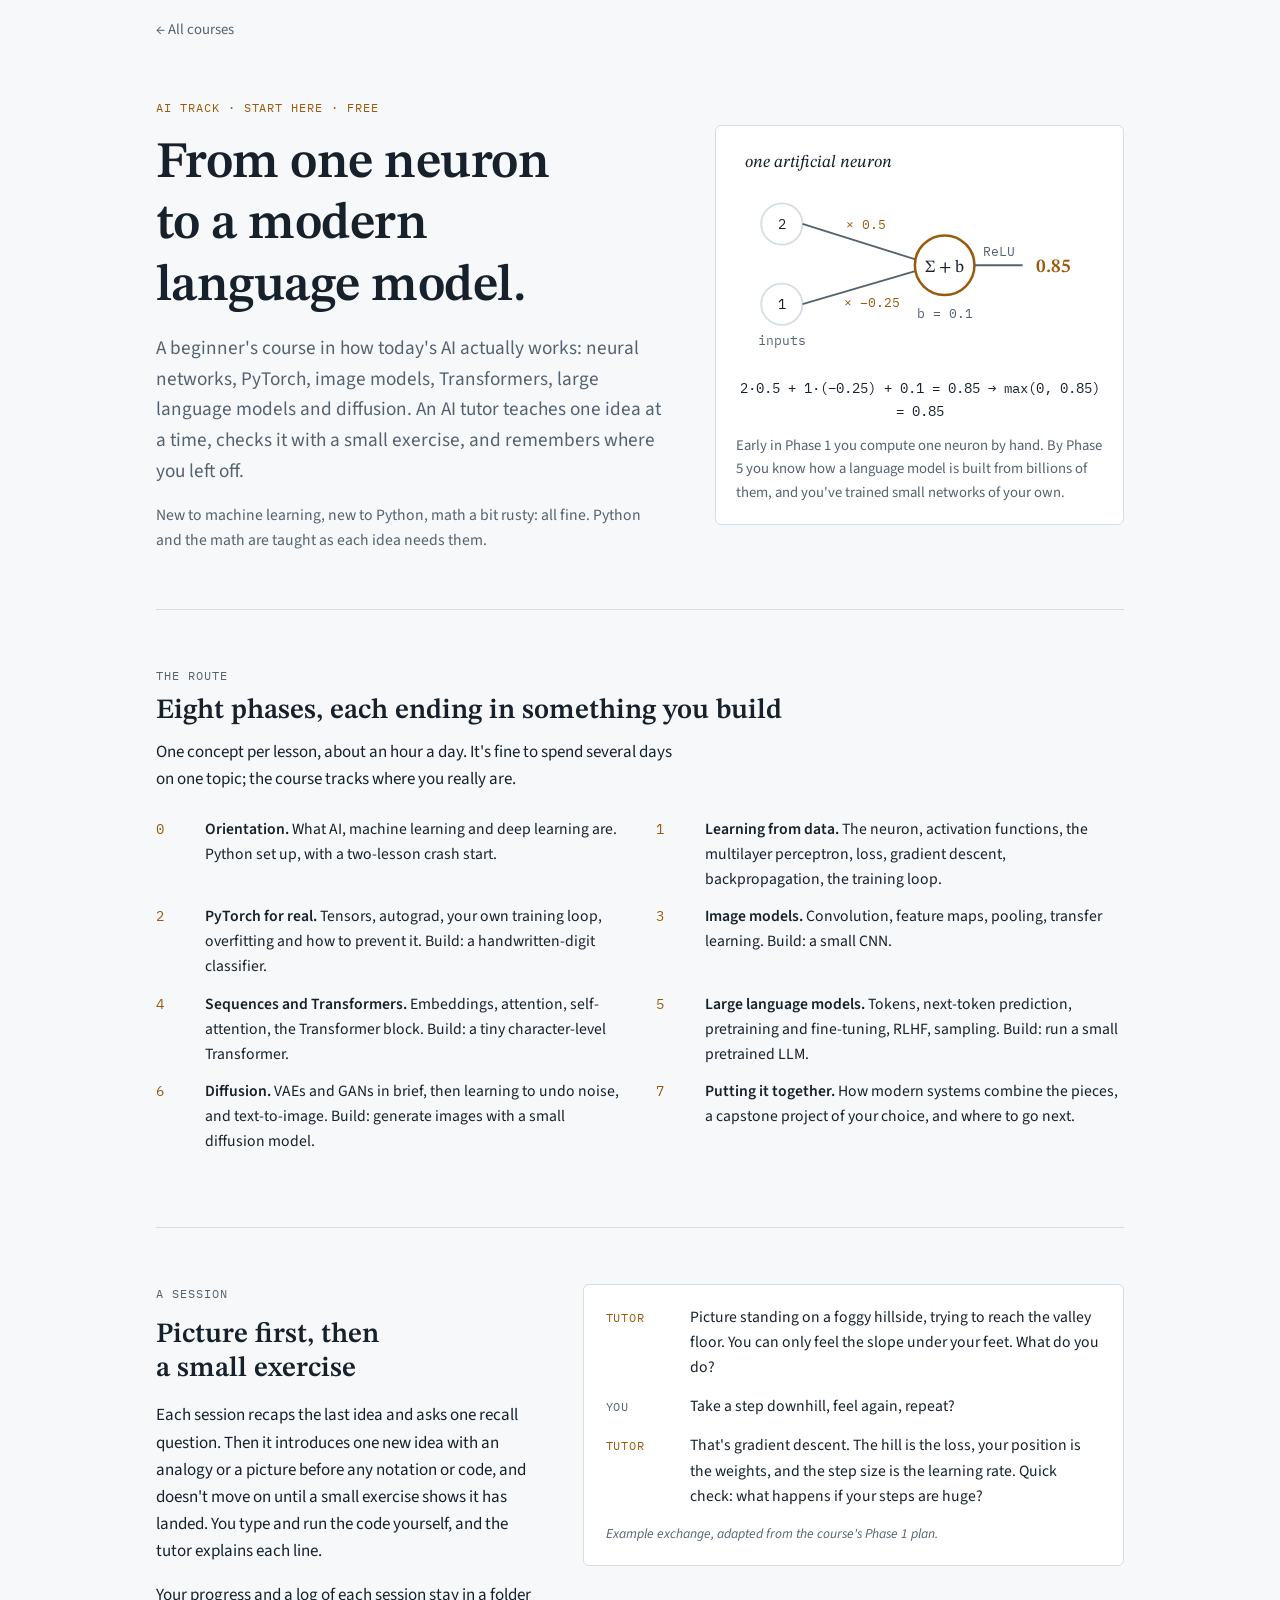
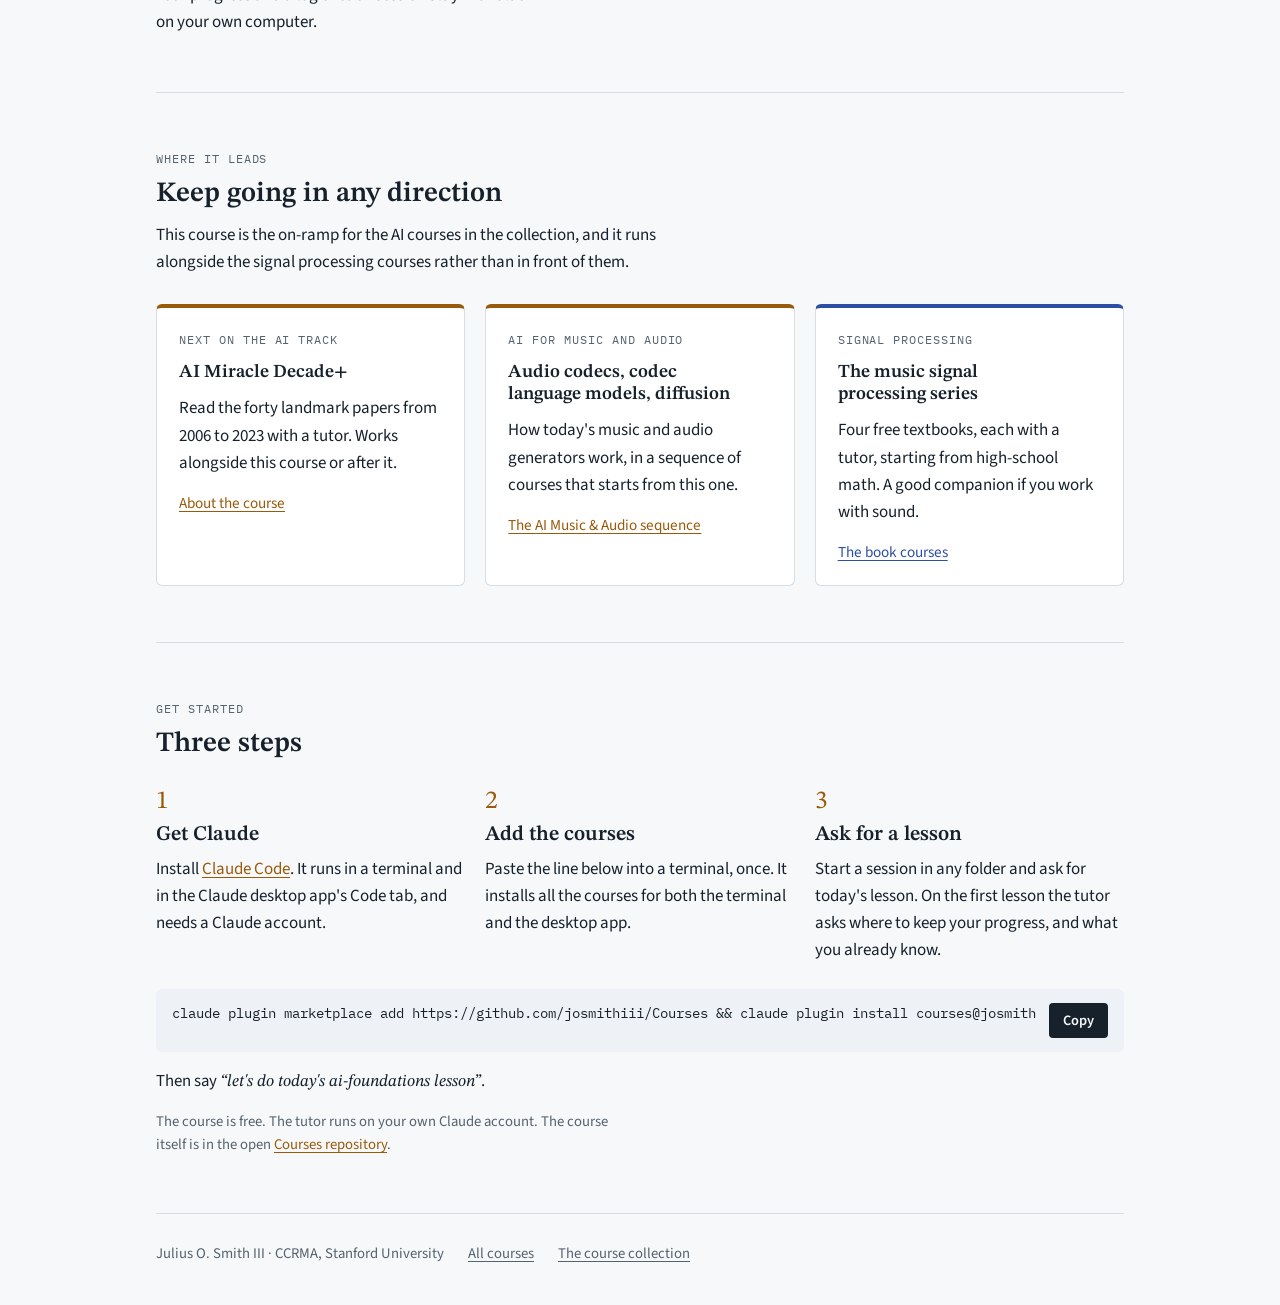
==== landing-pages/ai-foundations/index.html @ a89f22ab "landing-pages: hub with three tracks, AI course pages, shared assets, publish script Turn landing-pa" ====
<!doctype html>
<html lang="en">
<head>
<meta charset="utf-8">
<meta name="viewport" content="width=device-width, initial-scale=1">
<title>AI Foundations</title>
<meta name="description" content="A free, self-paced beginner's course in how modern AI works, from one artificial neuron to Transformers, large language models and diffusion, with an AI tutor that teaches one idea at a time. No ML or Python background needed.">
<meta property="og:type" content="website">
<meta property="og:title" content="AI Foundations">
<meta property="og:description" content="From one artificial neuron to modern LLMs and diffusion: a free, self-paced course with an AI tutor. No ML or Python background needed.">
<!-- Source: CoursesLLM repo, landing-pages/ai-foundations/index.html. Edit there, run
     uvx pytest tests/, then landing-pages/publish. -->
<link rel="preconnect" href="https://fonts.googleapis.com">
<link rel="preconnect" href="https://fonts.gstatic.com" crossorigin>
<link rel="stylesheet" href="https://fonts.googleapis.com/css2?family=STIX+Two+Text:ital,wght@0,400;0,600;1,400;1,600&family=Source+Sans+3:wght@400;600&family=IBM+Plex+Mono:wght@400;500&display=swap">
<link rel="stylesheet" href="../assets/landing.css">
<style>
/* Page-specific: the one-neuron figure and the "where it leads" cards. */
.neuron .wire { stroke: var(--muted); stroke-width: 1.6; fill: none; }
.neuron .node { fill: var(--surface); stroke: var(--ai); stroke-width: 2.2; }
.neuron .in { fill: var(--surface); stroke: var(--rule); stroke-width: 1.6; }
.neuron .num { font-family: var(--mono); font-size: 12px; fill: var(--ink); }
.neuron .w { font-family: var(--mono); font-size: 11px; fill: var(--ai); }
.neuron .sum { font-family: var(--display); font-size: 15px; fill: var(--ink); }
.neuron .out { font-family: var(--display); font-size: 17px; font-weight: 600; fill: var(--ai); }
.calc { font-family: var(--mono); font-size: 0.9rem; text-align: center; color: var(--ink); }
.next { display: grid; grid-template-columns: repeat(3, 1fr); gap: 20px; margin-top: 28px; }
.next .course h3 { font-size: 1.15rem; }
@media (max-width: 760px) { .next { grid-template-columns: 1fr; } }
</style>
</head>
<body class="track-ai">
<div class="wrap">

  <nav class="topbar"><a href="../">← All courses</a></nav>

  <section class="hero">
    <div class="stack">
      <span class="label tinted">AI track · start here · free</span>
      <h1>From one neuron to a modern language model.</h1>
      <p class="lede">A beginner's course in how today's AI actually works: neural networks, PyTorch, image models, Transformers, large language models and diffusion. An AI tutor teaches one idea at a time, checks it with a small exercise, and remembers where you left off.</p>
      <p class="byline">New to machine learning, new to Python, math a bit rusty: all fine. Python and the math are taught as each idea needs them.</p>
    </div>
    <figure class="figure neuron" aria-label="One artificial neuron computed by hand">
      <svg viewBox="0 0 320 190" role="img" aria-label="Inputs 2 and 1, weights 0.5 and minus 0.25, bias 0.1, sum 0.85, ReLU output 0.85">
        <text class="svg-title" x="8" y="18">one artificial neuron</text>
        <circle class="in" cx="40" cy="68" r="18"/><text class="num" x="40" y="72" text-anchor="middle">2</text>
        <circle class="in" cx="40" cy="138" r="18"/><text class="num" x="40" y="142" text-anchor="middle">1</text>
        <text class="svg-label" x="40" y="174" text-anchor="middle">inputs</text>
        <path class="wire" d="M58,68 L160,100"/><path class="wire" d="M58,138 L160,108"/>
        <text class="w" x="96" y="72">× 0.5</text>
        <text class="w" x="94" y="140">× −0.25</text>
        <circle class="node" cx="182" cy="104" r="26"/>
        <text class="sum" x="182" y="110" text-anchor="middle">Σ + b</text>
        <text class="svg-label" x="182" y="150" text-anchor="middle">b = 0.1</text>
        <path class="wire" d="M208,104 L250,104"/>
        <text class="svg-label" x="229" y="96" text-anchor="middle">ReLU</text>
        <text class="out" x="262" y="110">0.85</text>
      </svg>
      <div class="calc">2·0.5 + 1·(−0.25) + 0.1 = 0.85 → max(0, 0.85) = 0.85</div>
      <figcaption>Early in Phase 1 you compute one neuron by hand. By Phase 5 you know how a language model is built from billions of them, and you've trained small networks of your own.</figcaption>
    </figure>
  </section>

  <section id="route">
    <div class="section-head">
      <span class="label">The route</span>
      <h2>Eight phases, each ending in something you build</h2>
      <p>One concept per lesson, about an hour a day. It's fine to spend several days on one topic; the course tracks where you really are.</p>
    </div>
    <ol class="phases">
      <li><span class="n">0</span><span class="what"><strong>Orientation.</strong> What AI, machine learning and deep learning are. Python set up, with a two-lesson crash start.</span></li>
      <li><span class="n">1</span><span class="what"><strong>Learning from data.</strong> The neuron, activation functions, the multilayer perceptron, loss, gradient descent, backpropagation, the training loop.</span></li>
      <li><span class="n">2</span><span class="what"><strong>PyTorch for real.</strong> Tensors, autograd, your own training loop, overfitting and how to prevent it. Build: a handwritten-digit classifier.</span></li>
      <li><span class="n">3</span><span class="what"><strong>Image models.</strong> Convolution, feature maps, pooling, transfer learning. Build: a small CNN.</span></li>
      <li><span class="n">4</span><span class="what"><strong>Sequences and Transformers.</strong> Embeddings, attention, self-attention, the Transformer block. Build: a tiny character-level Transformer.</span></li>
      <li><span class="n">5</span><span class="what"><strong>Large language models.</strong> Tokens, next-token prediction, pretraining and fine-tuning, RLHF, sampling. Build: run a small pretrained LLM.</span></li>
      <li><span class="n">6</span><span class="what"><strong>Diffusion.</strong> VAEs and GANs in brief, then learning to undo noise, and text-to-image. Build: generate images with a small diffusion model.</span></li>
      <li><span class="n">7</span><span class="what"><strong>Putting it together.</strong> How modern systems combine the pieces, a capstone project of your choice, and where to go next.</span></li>
    </ol>
  </section>

  <section id="session">
    <div class="session">
      <div class="stack">
        <span class="label">A session</span>
        <h2>Picture first, then a small exercise</h2>
        <p>Each session recaps the last idea and asks one recall question. Then it introduces one new idea with an analogy or a picture before any notation or code, and doesn't move on until a small exercise shows it has landed. You type and run the code yourself, and the tutor explains each line.</p>
        <p>Your progress and a log of each session stay in a folder on your own computer.</p>
      </div>
      <div class="transcript" aria-label="Example exchange">
        <div class="turn tutor"><span class="who">Tutor</span><p>Picture standing on a foggy hillside, trying to reach the valley floor. You can only feel the slope under your feet. What do you do?</p></div>
        <div class="turn"><span class="who">You</span><p>Take a step downhill, feel again, repeat?</p></div>
        <div class="turn tutor"><span class="who">Tutor</span><p>That's gradient descent. The hill is the loss, your position is the weights, and the step size is the learning rate. Quick check: what happens if your steps are huge?</p></div>
        <span class="example-note">Example exchange, adapted from the course's Phase 1 plan.</span>
      </div>
    </div>
  </section>

  <section id="next">
    <div class="section-head">
      <span class="label">Where it leads</span>
      <h2>Keep going in any direction</h2>
      <p>This course is the on-ramp for the AI courses in the collection, and it runs alongside the signal processing courses rather than in front of them.</p>
    </div>
    <div class="next">
      <article class="course">
        <span class="label">Next on the AI track</span>
        <h3>AI Miracle Decade+</h3>
        <p>Read the forty landmark papers from 2006 to 2023 with a tutor. Works alongside this course or after it.</p>
        <div class="links"><a href="../ai-miracle-decade-plus/">About the course</a></div>
      </article>
      <article class="course">
        <span class="label">AI for music and audio</span>
        <h3>Audio codecs, codec language models, diffusion</h3>
        <p>How today's music and audio generators work, in a sequence of courses that starts from this one.</p>
        <div class="links"><a href="https://github.com/josmithiii/Courses/blob/main/curricula/ai-music-audio.md">The AI Music &amp; Audio sequence</a></div>
      </article>
      <article class="course track-spec">
        <span class="label">Signal processing</span>
        <h3>The music signal processing series</h3>
        <p>Four free textbooks, each with a tutor, starting from high-school math. A good companion if you work with sound.</p>
        <div class="links"><a href="../book-series/">The book courses</a></div>
      </article>
    </div>
  </section>

  <section id="start">
    <div class="section-head">
      <span class="label">Get started</span>
      <h2>Three steps</h2>
    </div>
    <div class="steps">
      <div class="step"><span class="n">1</span><h3>Get Claude</h3><p>Install <a href="https://claude.com/claude-code">Claude Code</a>. It runs in a terminal and in the Claude desktop app's Code tab, and needs a Claude account.</p></div>
      <div class="step"><span class="n">2</span><h3>Add the courses</h3><p>Paste the line below into a terminal, once. It installs all the courses for both the terminal and the desktop app.</p></div>
      <div class="step"><span class="n">3</span><h3>Ask for a lesson</h3><p>Start a session in any folder and ask for today's lesson. On the first lesson the tutor asks where to keep your progress, and what you already know.</p></div>
    </div>
    <div class="cmd">
      <pre id="install-cmd">claude plugin marketplace add https://github.com/josmithiii/Courses &amp;&amp; claude plugin install courses@josmithiii-courses</pre>
      <button type="button" data-copy="install-cmd">Copy</button>
    </div>
    <p class="say">Then say <q>let's do today's ai-foundations lesson</q>.</p>
    <p class="fine">The course is free. The tutor runs on your own Claude account. The course itself is in the open <a href="https://github.com/josmithiii/Courses/tree/main/ai-foundations">Courses repository</a>.</p>
  </section>

  <footer>
    <span>Julius O. Smith III · CCRMA, Stanford University</span>
    <a href="../">All courses</a>
    <a href="https://github.com/josmithiii/Courses">The course collection</a>
  </footer>
</div>
<script src="../assets/landing.js"></script>
</body>
</html>
---- landing-pages/assets/landing.css ----
/* Shared look for the course landing pages (landing-pages/<page>/index.html).
   Pages add their own page-specific rules inline. Track colors: spectral = blue,
   physical = green, AI = ochre. Components read --track / --track-soft, which a
   .track-spec / .track-phys / .track-ai ancestor sets. */
*, *::before, *::after { box-sizing: border-box; }
html { -webkit-text-size-adjust: 100%; }
body { margin: 0; }
img, svg { max-width: 100%; }
[hidden] { display: none !important; }

:root {
  --bg: #f6f8fa;
  --surface: #ffffff;
  --ink: #17212b;
  --muted: #55626f;
  --rule: #d5dde5;
  --spec: #2d4fa3;
  --spec-soft: #e6ecf8;
  --phys: #1f7a5a;
  --phys-soft: #e2f2eb;
  --ai: #9a5a0b;
  --ai-soft: #f6ecdc;
  --code-bg: #eef2f6;
  --track: var(--spec);
  --track-soft: var(--spec-soft);
  --display: "STIX Two Text", "STIX Two", Cambria, Georgia, serif;
  --body: "Source Sans 3", "Source Sans Pro", system-ui, -apple-system, "Segoe UI", sans-serif;
  --mono: "IBM Plex Mono", ui-monospace, "SF Mono", Menlo, Consolas, monospace;
  color-scheme: light;
}
@media (prefers-color-scheme: dark) {
  :root:not([data-theme="light"]) {
    --bg: #10161d; --surface: #17202a; --ink: #e4eaf0; --muted: #9aa8b5; --rule: #2b3846;
    --spec: #8fa9ec; --spec-soft: #1c2840; --phys: #6cc9a2; --phys-soft: #16302a;
    --ai: #e3ab5f; --ai-soft: #33281a; --code-bg: #1d2834;
    color-scheme: dark;
  }
}
:root[data-theme="dark"] {
  --bg: #10161d; --surface: #17202a; --ink: #e4eaf0; --muted: #9aa8b5; --rule: #2b3846;
  --spec: #8fa9ec; --spec-soft: #1c2840; --phys: #6cc9a2; --phys-soft: #16302a;
  --ai: #e3ab5f; --ai-soft: #33281a; --code-bg: #1d2834;
  color-scheme: dark;
}
.track-spec { --track: var(--spec); --track-soft: var(--spec-soft); }
.track-phys { --track: var(--phys); --track-soft: var(--phys-soft); }
.track-ai { --track: var(--ai); --track-soft: var(--ai-soft); }

body { background: var(--bg); color: var(--ink); font-family: var(--body); font-size: 17px; line-height: 1.6; }
.wrap { max-width: 1000px; margin: 0 auto; padding-left: max(16px, env(safe-area-inset-left, 0px)); padding-right: max(16px, env(safe-area-inset-right, 0px)); }
section { padding-block: 56px; border-top: 1px solid var(--rule); }
section:first-of-type { border-top: 0; }
h1, h2, h3 { font-family: var(--display); font-weight: 600; text-wrap: balance; margin: 0; line-height: 1.2; }
h1 { font-size: clamp(2.1rem, 5vw, 3.2rem); letter-spacing: -0.01em; }
h2 { font-size: 1.75rem; }
h3 { font-size: 1.3rem; }
p { margin: 0; max-width: 65ch; }
a { color: var(--track); text-underline-offset: 3px; }
a:focus-visible, button:focus-visible { outline: 2px solid var(--track); outline-offset: 3px; border-radius: 3px; }
.label { font-family: var(--mono); font-size: 0.75rem; letter-spacing: 0.08em; text-transform: uppercase; color: var(--muted); }
.label.tinted { color: var(--track); }
.stack { display: flex; flex-direction: column; gap: 16px; }
.section-head { display: flex; flex-direction: column; gap: 10px; margin-bottom: 24px; }
code, .mono { font-family: var(--mono); font-size: 0.92em; }

/* top bar: back to all courses */
.topbar { padding-block: 18px 0; font-size: 0.92rem; }
.topbar a { color: var(--muted); text-decoration: none; }
.topbar a:hover { color: var(--ink); text-decoration: underline; }

/* hero: thesis on the left, a figure on the right */
.hero { display: grid; grid-template-columns: 1.25fr 1fr; gap: 48px; align-items: center; padding-block: 56px; }
.hero .lede { font-size: 1.2rem; color: var(--muted); }
.byline { font-size: 0.98rem; color: var(--muted); }
.byline strong { color: var(--ink); font-weight: 600; }
.figure { background: var(--surface); border: 1px solid var(--rule); border-radius: 6px; padding: 20px; display: flex; flex-direction: column; gap: 12px; min-width: 0; margin: 0; }
.figure svg { width: 100%; height: auto; display: block; }
.figure figcaption { font-size: 0.92rem; color: var(--muted); }
.svg-axis { stroke: var(--rule); stroke-width: 1.5; }
.svg-ink { fill: var(--ink); }
.svg-muted { fill: var(--muted); }
.svg-track { fill: var(--track); }
.svg-track-stroke { stroke: var(--track); }
.svg-label { fill: var(--muted); font-family: var(--mono); font-size: 11px; }
.svg-title { fill: var(--ink); font-family: var(--display); font-style: italic; font-size: 15px; }

/* course card */
.course { background: var(--surface); border: 1px solid var(--rule); border-top: 4px solid var(--track); border-radius: 6px; padding: 22px 22px 20px; display: flex; flex-direction: column; gap: 12px; scroll-margin-top: 16px; min-width: 0; }
.course .meta { display: flex; flex-wrap: wrap; gap: 6px 14px; font-family: var(--mono); font-size: 0.78rem; color: var(--muted); }
.course .keystone { font-family: var(--display); font-style: italic; font-size: 1.08rem; }
.course .teaser { background: var(--track-soft); border-radius: 4px; padding: 12px 14px; font-size: 0.97rem; }
.course .teaser .mono { white-space: nowrap; }
.course .start-from { font-size: 0.95rem; color: var(--muted); }
.course .links { display: flex; flex-wrap: wrap; gap: 6px 18px; font-size: 0.95rem; margin-top: 2px; }

/* a list of phases / stops */
.phases { display: grid; grid-template-columns: repeat(2, 1fr); gap: 12px 32px; margin-top: 8px; padding: 0; list-style: none; }
.phases li { display: grid; grid-template-columns: 2.4em 1fr; gap: 8px; align-items: baseline; min-width: 0; }
.phases .n { font-family: var(--mono); font-size: 0.85rem; color: var(--track); }
.phases .what { font-size: 0.98rem; }
.phases .what strong { font-weight: 600; }

/* getting started */
.steps { display: grid; grid-template-columns: repeat(3, 1fr); gap: 20px; margin-top: 28px; }
.step { display: flex; flex-direction: column; gap: 8px; min-width: 0; }
.step .n { font-family: var(--display); font-size: 1.6rem; color: var(--track); line-height: 1; }
.cmd { margin-top: 24px; background: var(--code-bg); border-radius: 6px; padding: 14px 16px; display: flex; gap: 12px; align-items: flex-start; min-width: 0; }
.cmd pre { margin: 0; flex: 1; min-width: 0; overflow-x: auto; font-family: var(--mono); font-size: 0.85rem; line-height: 1.5; white-space: pre; }
.cmd button { font-family: var(--body); font-size: 0.9rem; font-weight: 600; background: var(--ink); color: var(--bg); border: 0; border-radius: 4px; padding: 7px 14px; cursor: pointer; flex-shrink: 0; }
.say { margin-top: 16px; font-size: 1.05rem; }
.say q { font-family: var(--display); font-style: italic; quotes: "\201C" "\201D"; }
.fine { margin-top: 14px; font-size: 0.92rem; color: var(--muted); }

/* a session */
.session { display: grid; grid-template-columns: 1fr 1.4fr; gap: 40px; align-items: start; }
.transcript { background: var(--surface); border: 1px solid var(--rule); border-radius: 6px; padding: 20px 22px; display: flex; flex-direction: column; gap: 14px; min-width: 0; }
.turn { display: grid; grid-template-columns: 72px 1fr; gap: 12px; font-size: 0.98rem; }
.turn .who { font-family: var(--mono); font-size: 0.75rem; letter-spacing: 0.06em; text-transform: uppercase; color: var(--muted); padding-top: 3px; }
.turn.tutor .who { color: var(--track); }
.example-note { font-size: 0.85rem; color: var(--muted); font-style: italic; }

/* about + footer */
.two-col { display: grid; grid-template-columns: 1fr 1fr; gap: 40px; }
footer { border-top: 1px solid var(--rule); padding-block: 28px 40px; font-size: 0.92rem; color: var(--muted); display: flex; flex-wrap: wrap; gap: 8px 24px; }
footer a { color: var(--muted); }

@media (max-width: 760px) {
  .hero, .steps, .session, .two-col, .phases { grid-template-columns: 1fr; }
  .hero { gap: 32px; padding-block: 40px; }
  section { padding-block: 44px; }
}
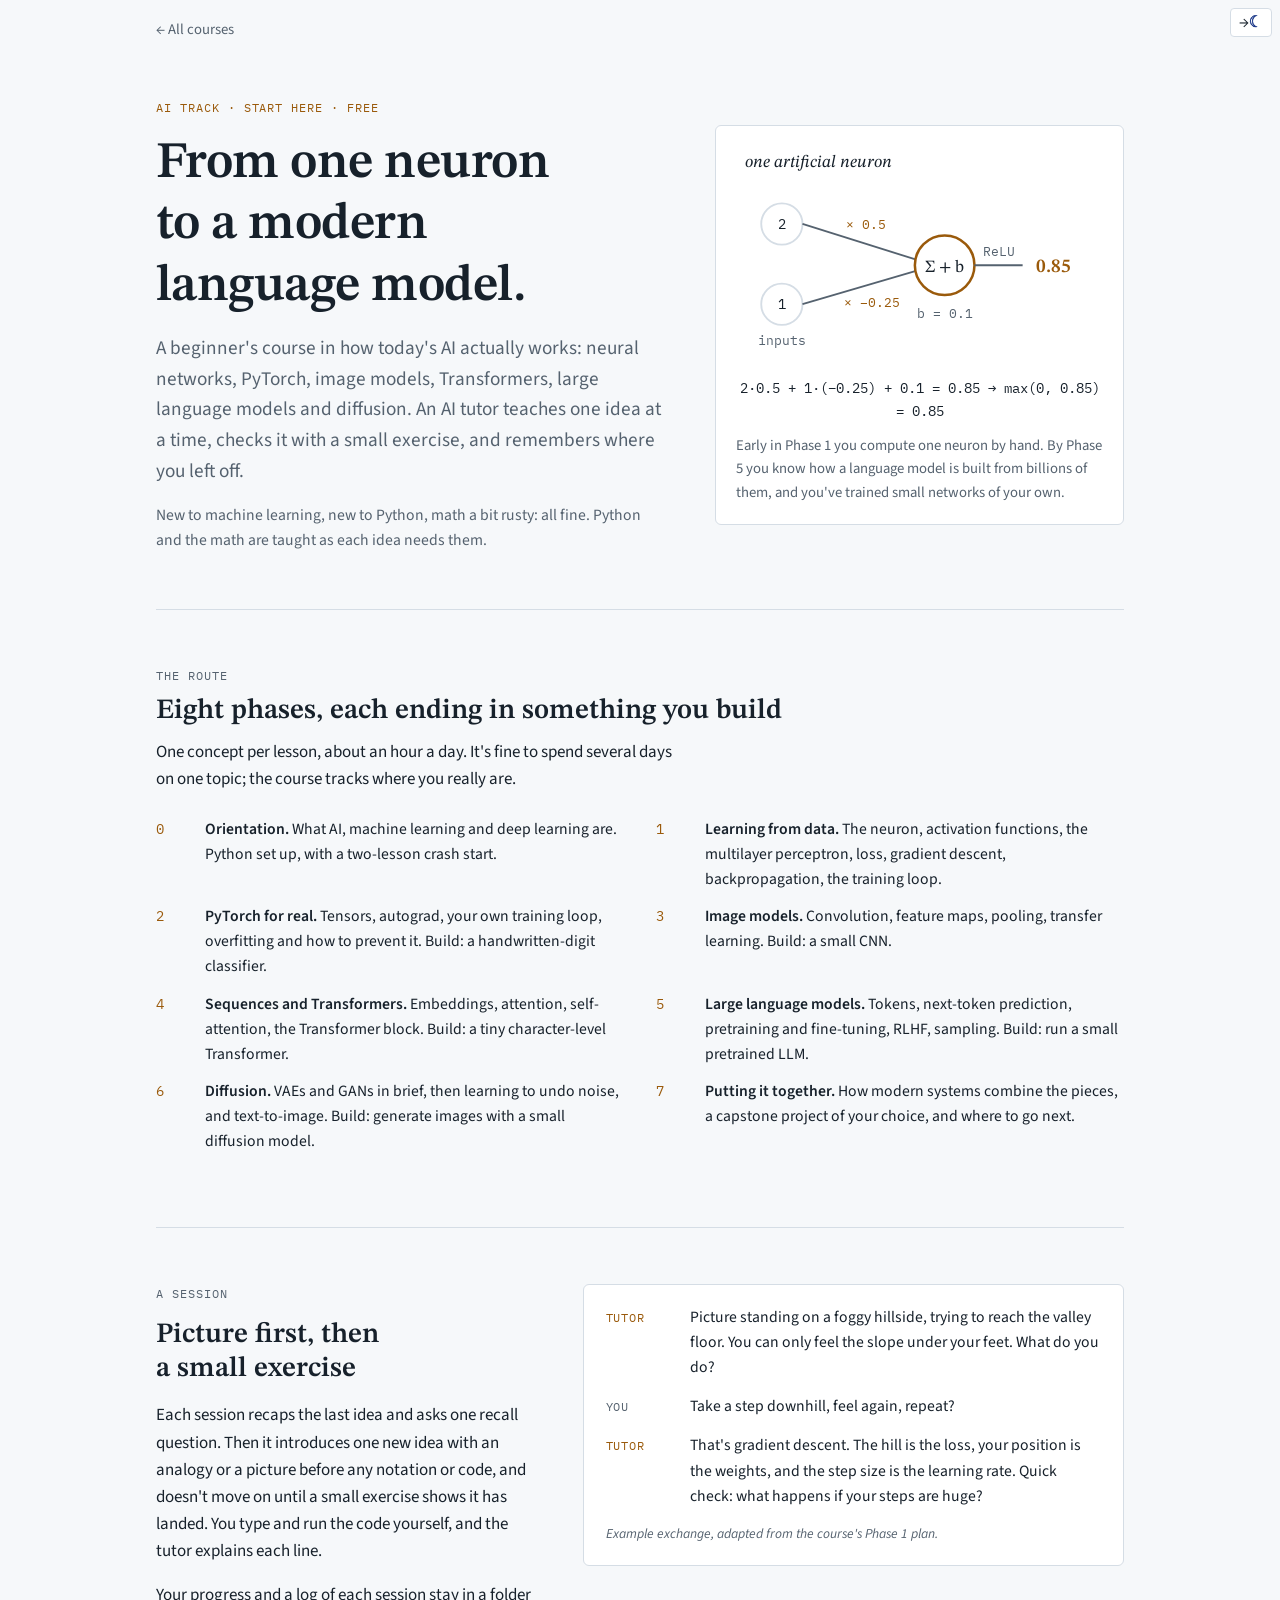
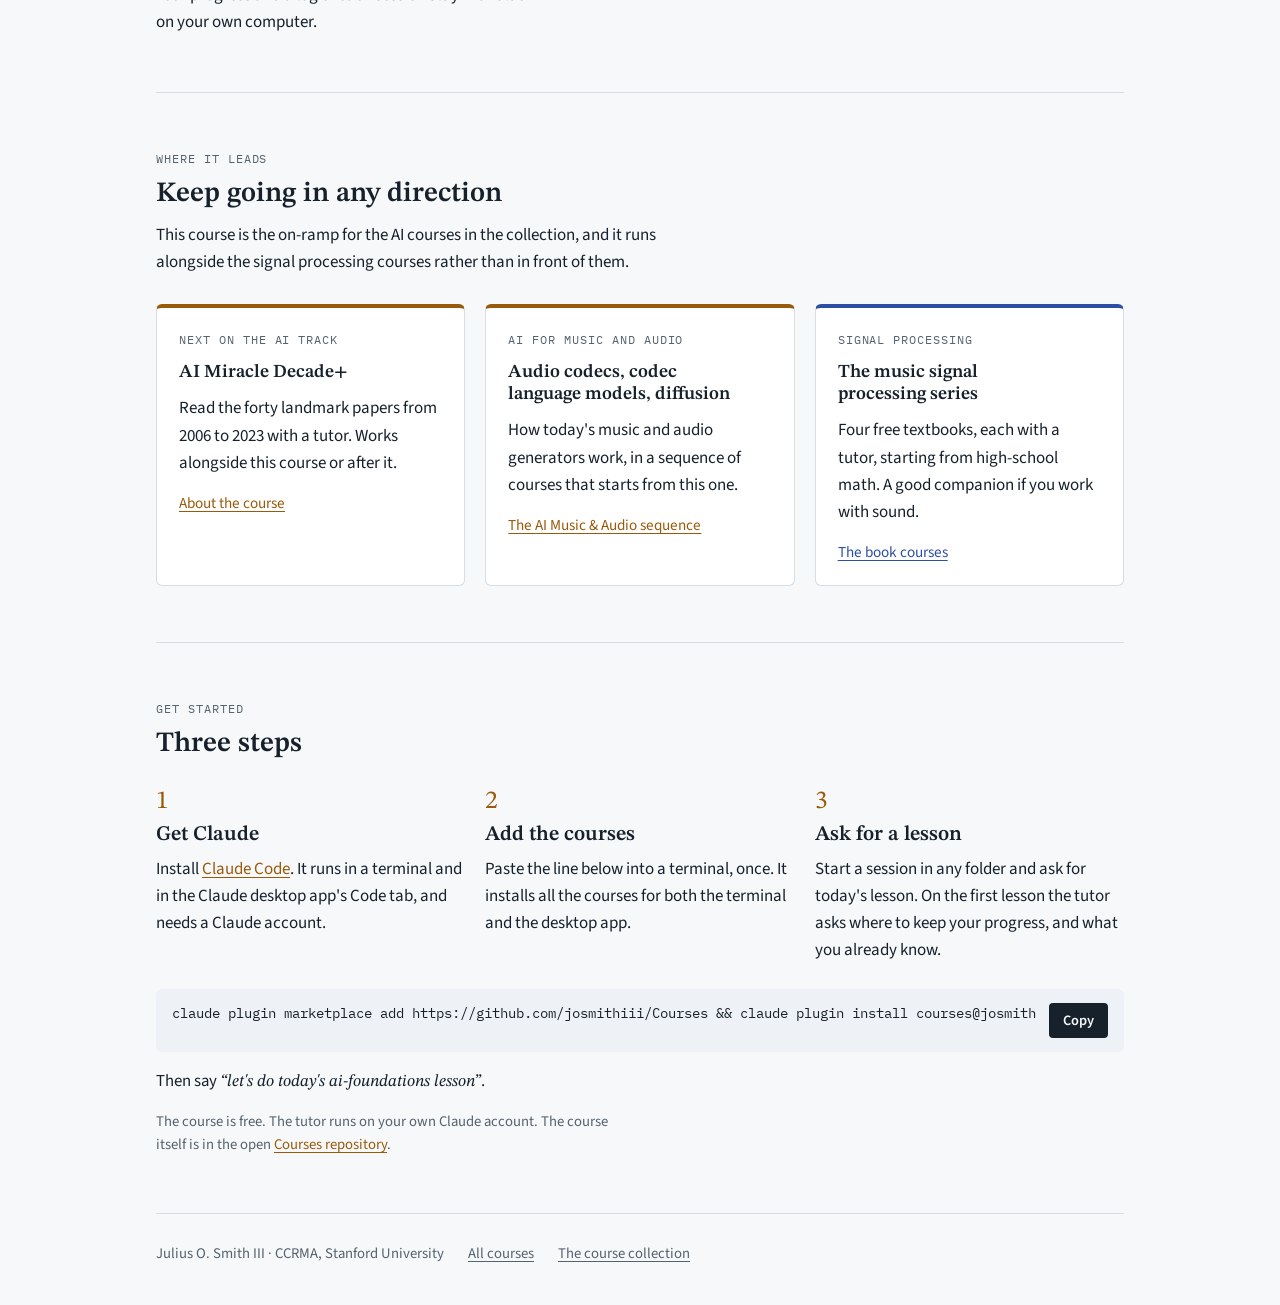
==== commit 9dc93d9c: "landing-pages: add the jos-theme light/dark toggle used on the home page and books The landing pages" ====
--- a/landing-pages/ai-foundations/index.html
+++ b/landing-pages/ai-foundations/index.html
@@ -3,6 +3,16 @@
 <head>
 <meta charset="utf-8">
 <meta name="viewport" content="width=device-width, initial-scale=1">
+<script>
+  // Apply the visitor's saved light/dark choice before first paint. Same key as the
+  // toggle on https://ccrma.stanford.edu/~jos/ and the books, so one choice holds site-wide.
+  (function () {
+    try {
+      var theme = localStorage.getItem("jos-theme");
+      if (theme === "light" || theme === "dark") document.documentElement.setAttribute("data-theme", theme);
+    } catch (e) {}
+  }());
+</script>
 <title>AI Foundations</title>
 <meta name="description" content="A free, self-paced beginner's course in how modern AI works, from one artificial neuron to Transformers, large language models and diffusion, with an AI tutor that teaches one idea at a time. No ML or Python background needed.">
 <meta property="og:type" content="website">
@@ -30,6 +40,7 @@
 </style>
 </head>
 <body class="track-ai">
+<button type="button" id="themeToggle" class="theme-toggle" aria-label="Toggle color theme"></button>
 <div class="wrap">
 
   <nav class="topbar"><a href="../">← All courses</a></nav>
--- a/landing-pages/assets/landing.css
+++ b/landing-pages/assets/landing.css
@@ -129,3 +129,17 @@
   .hero { gap: 32px; padding-block: 40px; }
   section { padding-block: 44px; }
 }
+
+/* Light/dark toggle, matching the one on https://ccrma.stanford.edu/~jos/ and the books
+   (same localStorage key "jos-theme"; see assets/landing.js). */
+.theme-toggle {
+  position: fixed; z-index: 10;
+  top: calc(0.5em + env(safe-area-inset-top, 0px));
+  right: calc(0.5em + env(safe-area-inset-right, 0px));
+  background: var(--surface); color: var(--ink);
+  border: 1px solid var(--rule); border-radius: 4px;
+  font: inherit; font-size: 1rem; line-height: 1.3; padding: 0.2em 0.5em; cursor: pointer;
+}
+.theme-toggle:hover { border-color: var(--muted); }
+.theme-toggle .sun { color: #f5b800; }
+.theme-toggle .moon { color: #1e3a8a; font-weight: bold; -webkit-text-stroke: 0.5px currentColor; }
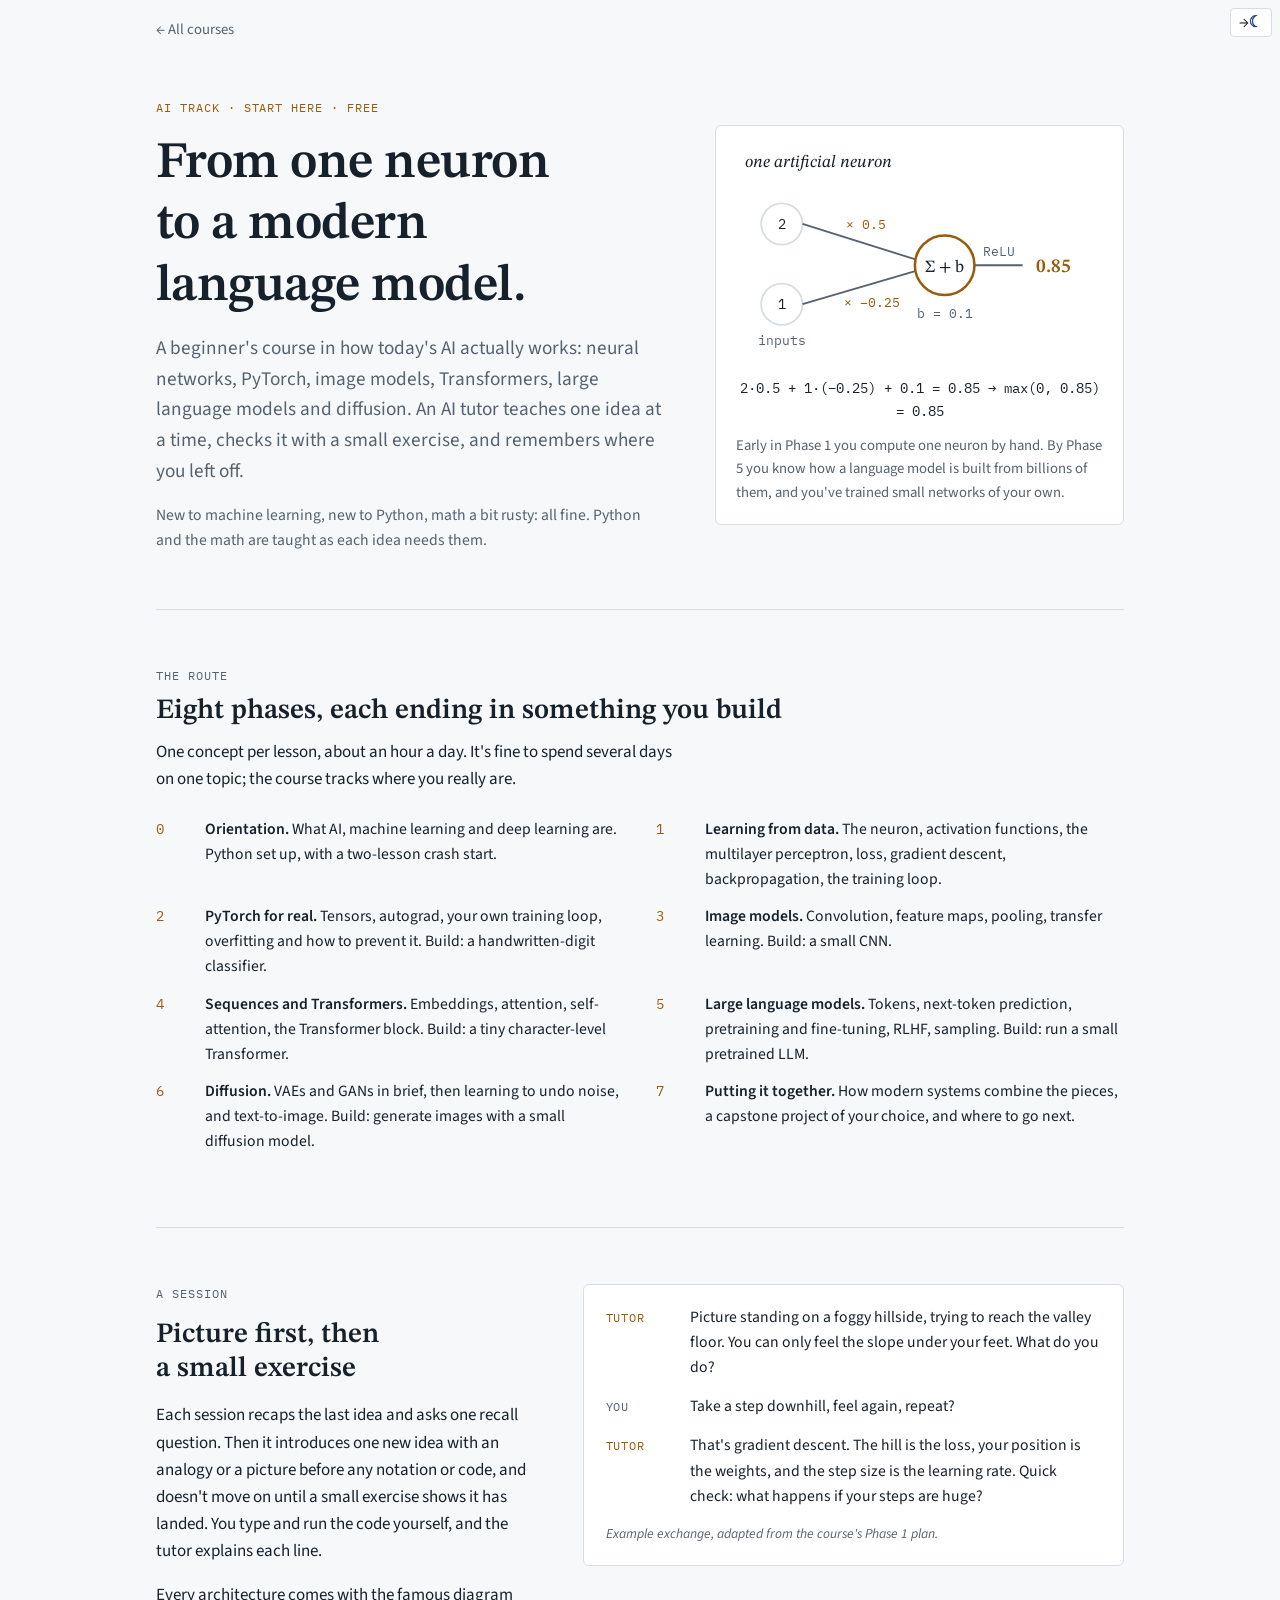
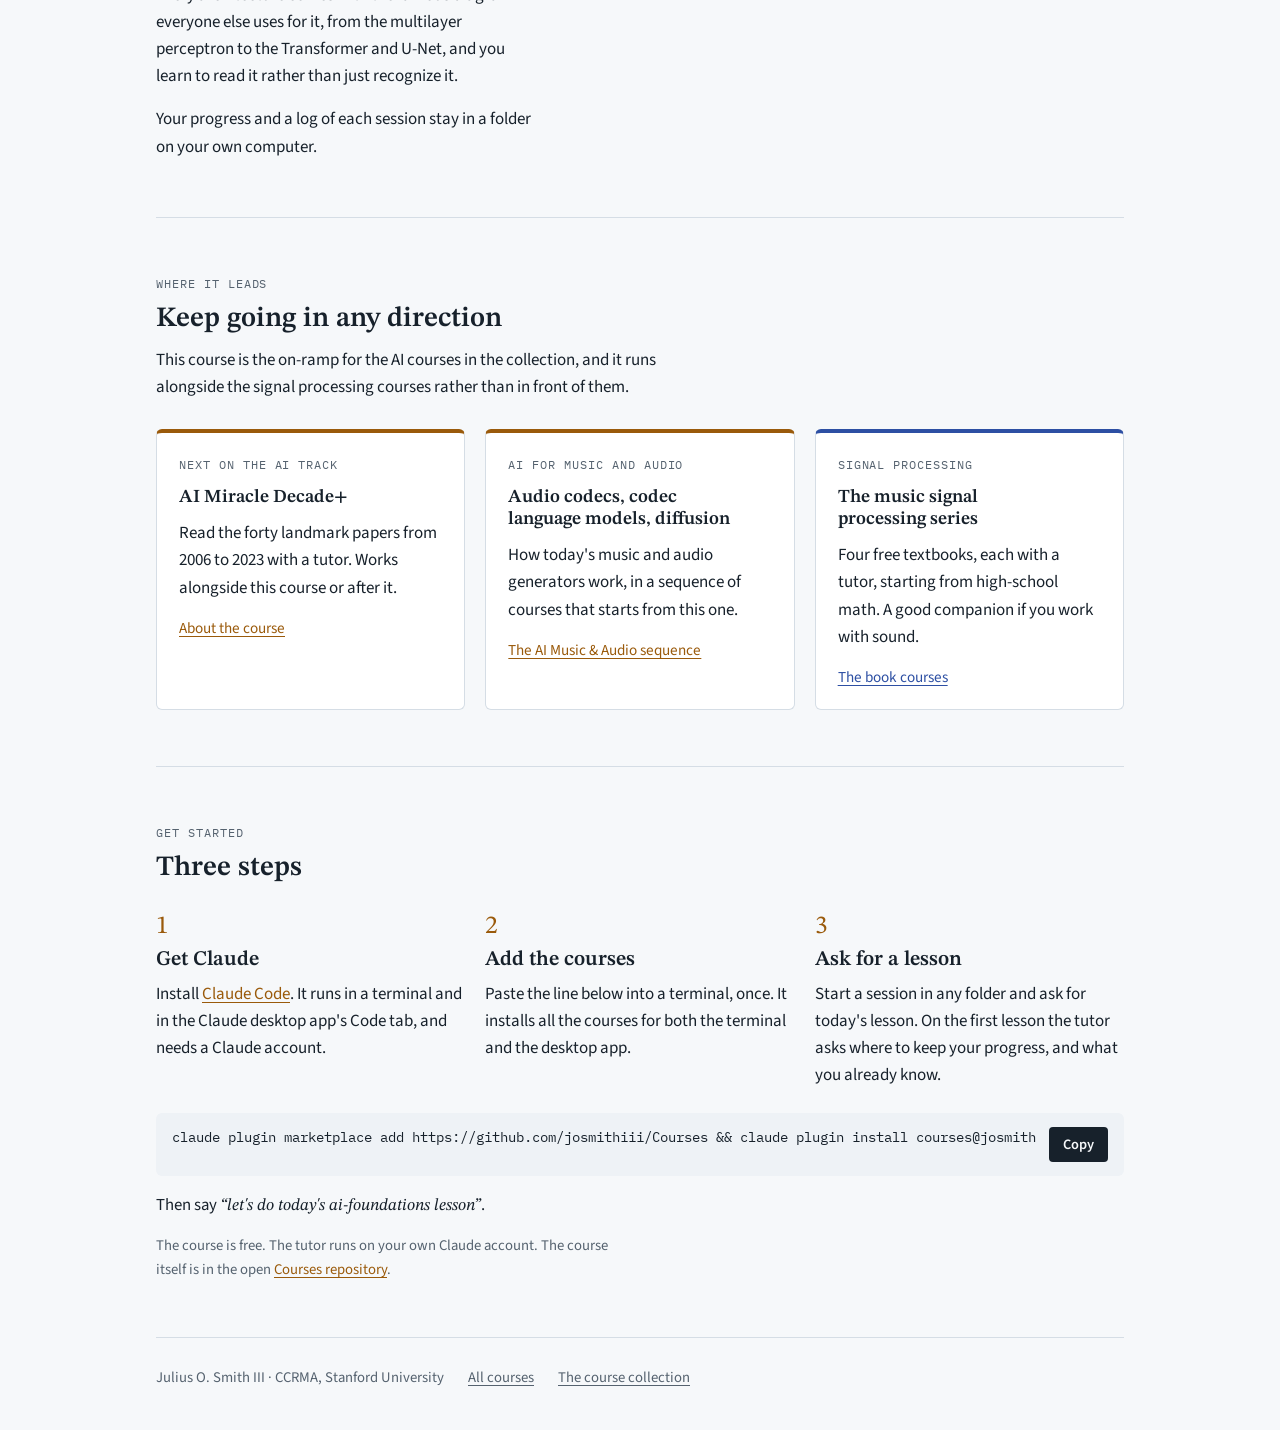
==== commit 4e96c625: "ai-foundations: diagram atlas, visual tour, and generated pilot figures The course said "visuals fir" ====
--- a/landing-pages/ai-foundations/index.html
+++ b/landing-pages/ai-foundations/index.html
@@ -3,6 +3,10 @@
 <head>
 <meta charset="utf-8">
 <meta name="viewport" content="width=device-width, initial-scale=1">
+<!-- This page has its own light/dark themes (see the jos-theme toggle): ask Dark Reader and
+     similar extensions not to recolor it, which washes out the SVG diagrams. -->
+<meta name="darkreader-lock">
+<meta name="color-scheme" content="light dark">
 <script>
   // Apply the visitor's saved light/dark choice before first paint. Same key as the
   // toggle on https://ccrma.stanford.edu/~jos/ and the books, so one choice holds site-wide.
@@ -97,6 +101,7 @@
         <span class="label">A session</span>
         <h2>Picture first, then a small exercise</h2>
         <p>Each session recaps the last idea and asks one recall question. Then it introduces one new idea with an analogy or a picture before any notation or code, and doesn't move on until a small exercise shows it has landed. You type and run the code yourself, and the tutor explains each line.</p>
+        <p>Every architecture comes with the famous diagram everyone else uses for it, from the multilayer perceptron to the Transformer and U-Net, and you learn to read it rather than just recognize it.</p>
         <p>Your progress and a log of each session stay in a folder on your own computer.</p>
       </div>
       <div class="transcript" aria-label="Example exchange">
--- a/landing-pages/assets/landing.css
+++ b/landing-pages/assets/landing.css
@@ -1,6 +1,6 @@
 /* Shared look for the course landing pages (landing-pages/<page>/index.html).
    Pages add their own page-specific rules inline. Track colors: spectral = blue,
-   physical = green, AI = ochre. Components read --track / --track-soft, which a
+   physical = green, AI = ochre, sequence models (research Track B) = plum. Components read --track / --track-soft, which a
    .track-spec / .track-phys / .track-ai ancestor sets. */
 *, *::before, *::after { box-sizing: border-box; }
 html { -webkit-text-size-adjust: 100%; }
@@ -20,6 +20,8 @@
   --phys-soft: #e2f2eb;
   --ai: #9a5a0b;
   --ai-soft: #f6ecdc;
+  --seq: #6d4a9e;
+  --seq-soft: #eee7f6;
   --code-bg: #eef2f6;
   --track: var(--spec);
   --track-soft: var(--spec-soft);
@@ -32,19 +34,20 @@
   :root:not([data-theme="light"]) {
     --bg: #10161d; --surface: #17202a; --ink: #e4eaf0; --muted: #9aa8b5; --rule: #2b3846;
     --spec: #8fa9ec; --spec-soft: #1c2840; --phys: #6cc9a2; --phys-soft: #16302a;
-    --ai: #e3ab5f; --ai-soft: #33281a; --code-bg: #1d2834;
+    --ai: #e3ab5f; --ai-soft: #33281a; --seq: #bca3e8; --seq-soft: #2a2238; --code-bg: #1d2834;
     color-scheme: dark;
   }
 }
 :root[data-theme="dark"] {
   --bg: #10161d; --surface: #17202a; --ink: #e4eaf0; --muted: #9aa8b5; --rule: #2b3846;
   --spec: #8fa9ec; --spec-soft: #1c2840; --phys: #6cc9a2; --phys-soft: #16302a;
-  --ai: #e3ab5f; --ai-soft: #33281a; --code-bg: #1d2834;
+  --ai: #e3ab5f; --ai-soft: #33281a; --seq: #bca3e8; --seq-soft: #2a2238; --code-bg: #1d2834;
   color-scheme: dark;
 }
 .track-spec { --track: var(--spec); --track-soft: var(--spec-soft); }
 .track-phys { --track: var(--phys); --track-soft: var(--phys-soft); }
 .track-ai { --track: var(--ai); --track-soft: var(--ai-soft); }
+.track-seq { --track: var(--seq); --track-soft: var(--seq-soft); }
 
 body { background: var(--bg); color: var(--ink); font-family: var(--body); font-size: 17px; line-height: 1.6; }
 .wrap { max-width: 1000px; margin: 0 auto; padding-left: max(16px, env(safe-area-inset-left, 0px)); padding-right: max(16px, env(safe-area-inset-right, 0px)); }
@@ -143,3 +146,14 @@
 .theme-toggle:hover { border-color: var(--muted); }
 .theme-toggle .sun { color: #f5b800; }
 .theme-toggle .moon { color: #1e3a8a; font-weight: bold; -webkit-text-stroke: 0.5px currentColor; }
+
+/* Planned (not yet authored) course names: shown, but not as live course ids. */
+.planned { font-family: var(--mono); font-size: 0.92em; color: var(--muted); }
+.status { font-family: var(--mono); font-size: 0.72rem; letter-spacing: 0.06em; text-transform: uppercase; padding: 2px 8px; border-radius: 999px; border: 1px solid var(--rule); color: var(--muted); align-self: flex-start; }
+.status.live { color: var(--track); border-color: var(--track); }
+/* a list of paper collections */
+.collections { display: flex; flex-wrap: wrap; gap: 8px 10px; margin-top: 8px; padding: 0; list-style: none; }
+.collections a { display: inline-block; padding: 4px 12px; border: 1px solid var(--rule); border-radius: 999px; font-size: 0.93rem; text-decoration: none; background: var(--surface); }
+.collections a:hover { border-color: var(--track); }
+.cards { display: grid; grid-template-columns: repeat(2, 1fr); gap: 20px; margin-top: 24px; }
+@media (max-width: 760px) { .cards { grid-template-columns: 1fr; } }
